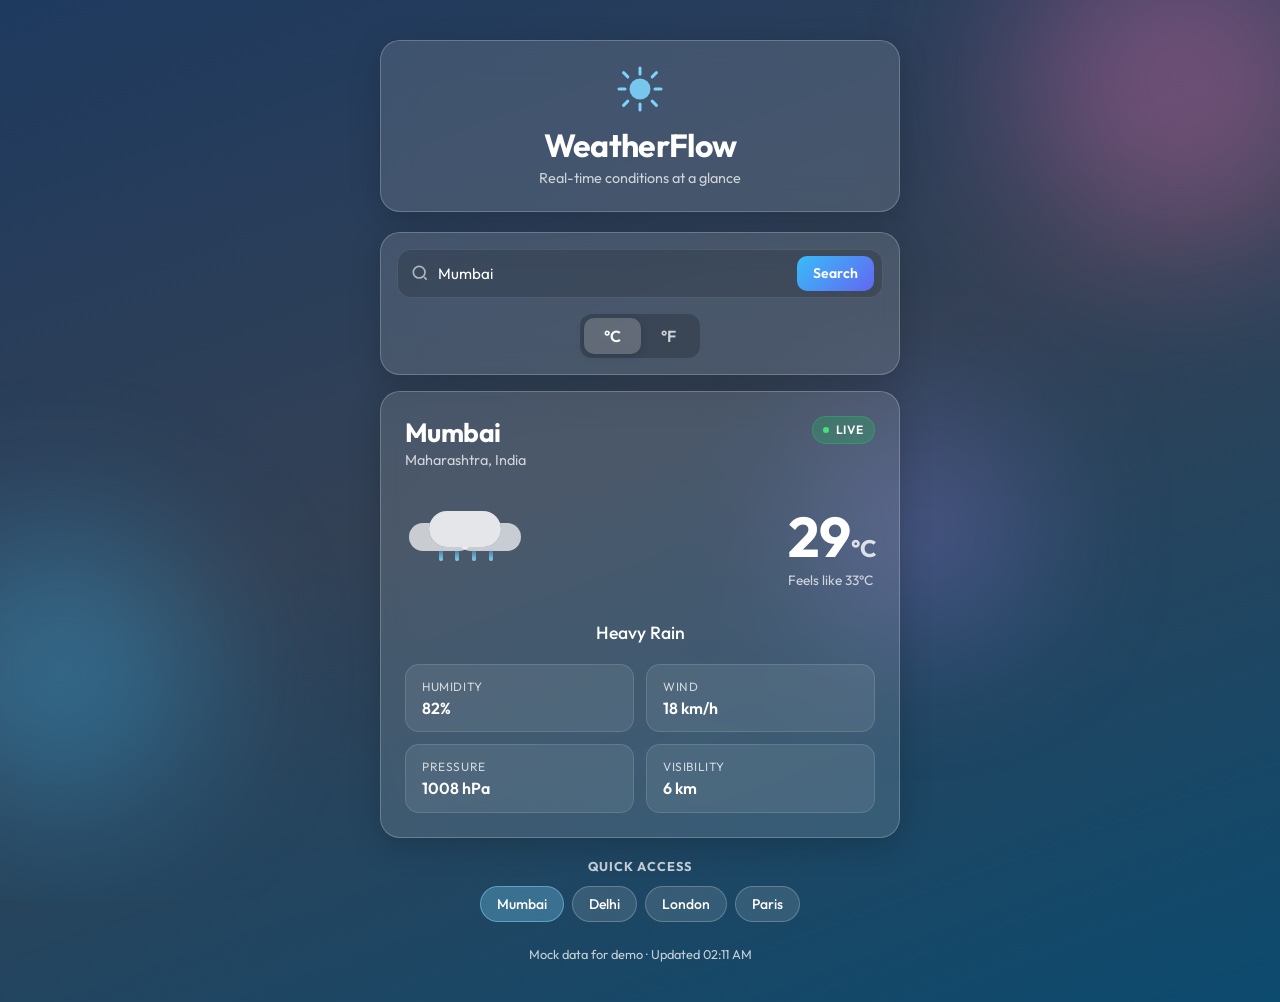
==== index.html @ 11baa361 "Add files via upload" ====
<!DOCTYPE html>
<html lang="en">
<head>
  <meta charset="UTF-8" />
  <meta name="viewport" content="width=device-width, initial-scale=1.0" />
  <title>WeatherFlow — Live Weather</title>
  <link rel="preconnect" href="https://fonts.googleapis.com" />
  <link rel="preconnect" href="https://fonts.gstatic.com" crossorigin />
  <link href="https://fonts.googleapis.com/css2?family=Outfit:wght@300;400;500;600;700&display=swap" rel="stylesheet" />
  <link rel="stylesheet" href="styles.css" />
</head>
<body>
  <div class="bg-orbs" aria-hidden="true">
    <span class="orb orb-1"></span>
    <span class="orb orb-2"></span>
    <span class="orb orb-3"></span>
  </div>

  <main class="app">
    <header class="header glass">
      <div class="logo" aria-hidden="true">
        <svg viewBox="0 0 32 32" fill="none" xmlns="http://www.w3.org/2000/svg">
          <circle cx="16" cy="16" r="7" fill="currentColor" opacity="0.9"/>
          <path d="M16 2v4M16 26v4M2 16h4M26 16h4M5.05 5.05l2.83 2.83M24.12 24.12l2.83 2.83M5.05 26.95l2.83-2.83M24.12 7.88l2.83-2.83" stroke="currentColor" stroke-width="2" stroke-linecap="round"/>
        </svg>
      </div>
      <h1>WeatherFlow</h1>
      <p class="tagline">Real-time conditions at a glance</p>
    </header>

    <section class="controls glass">
      <form class="search-form" id="searchForm" autocomplete="off">
        <label for="citySearch" class="sr-only">Search city</label>
        <div class="search-wrap">
          <svg class="search-icon" viewBox="0 0 24 24" fill="none" stroke="currentColor" stroke-width="2" aria-hidden="true">
            <circle cx="11" cy="11" r="7"/>
            <path d="M20 20l-3-3"/>
          </svg>
          <input
            type="text"
            id="citySearch"
            placeholder="Search Mumbai, Delhi, London, Paris…"
            list="citySuggestions"
          />
          <datalist id="citySuggestions">
            <option value="Mumbai"></option>
            <option value="Delhi"></option>
            <option value="London"></option>
            <option value="Paris"></option>
          </datalist>
          <button type="submit" class="btn-search">Search</button>
        </div>
      </form>

      <div class="unit-toggle" role="group" aria-label="Temperature unit">
        <button type="button" class="unit-btn active" data-unit="celsius" aria-pressed="true">°C</button>
        <button type="button" class="unit-btn" data-unit="fahrenheit" aria-pressed="false">°F</button>
      </div>
    </section>

    <div class="error-banner glass hidden" id="errorBanner" role="alert">
      <svg viewBox="0 0 24 24" fill="none" stroke="currentColor" stroke-width="2" aria-hidden="true">
        <circle cx="12" cy="12" r="10"/>
        <path d="M12 8v4M12 16h.01"/>
      </svg>
      <span id="errorMessage"></span>
      <button type="button" class="error-dismiss" id="errorDismiss" aria-label="Dismiss error">×</button>
    </div>

    <section class="weather-card glass" id="weatherCard">
      <div class="card-loading" id="cardLoading">
        <div class="loader"></div>
      </div>

      <article class="card-content hidden" id="cardContent">
        <div class="location-row">
          <div>
            <h2 class="city-name" id="cityName">—</h2>
            <p class="region" id="region">—</p>
          </div>
          <span class="live-badge">
            <span class="pulse"></span>
            Live
          </span>
        </div>

        <div class="main-display">
          <div class="icon-stage" id="iconStage" data-weather="clear">
            <!-- Animated icons injected by JS -->
          </div>
          <div class="temp-block">
            <p class="temperature" id="temperature">—</p>
            <p class="feels-like">Feels like <span id="feelsLike">—</span></p>
          </div>
        </div>

        <p class="condition-text" id="conditionText">—</p>

        <ul class="stats-grid">
          <li class="stat glass-inner">
            <span class="stat-label">Humidity</span>
            <span class="stat-value" id="humidity">—</span>
          </li>
          <li class="stat glass-inner">
            <span class="stat-label">Wind</span>
            <span class="stat-value" id="wind">—</span>
          </li>
          <li class="stat glass-inner">
            <span class="stat-label">Pressure</span>
            <span class="stat-value" id="pressure">—</span>
          </li>
          <li class="stat glass-inner">
            <span class="stat-label">Visibility</span>
            <span class="stat-value" id="visibility">—</span>
          </li>
        </ul>
      </article>
    </section>

    <section class="quick-cities">
      <h3 class="section-title">Quick access</h3>
      <div class="city-chips" id="cityChips">
        <button type="button" class="chip" data-city="Mumbai">Mumbai</button>
        <button type="button" class="chip" data-city="Delhi">Delhi</button>
        <button type="button" class="chip" data-city="London">London</button>
        <button type="button" class="chip" data-city="Paris">Paris</button>
      </div>
    </section>

    <footer class="footer">
      <p>Mock data for demo · Updated <span id="lastUpdated">—</span></p>
    </footer>
  </main>

  <script src="script.js"></script>
</body>
</html>
---- styles.css ----
/* ===== Variables & reset ===== */
:root {
  --glass-bg: rgba(255, 255, 255, 0.12);
  --glass-border: rgba(255, 255, 255, 0.22);
  --glass-shadow: 0 8px 32px rgba(0, 0, 0, 0.18);
  --text-primary: #ffffff;
  --text-secondary: rgba(255, 255, 255, 0.75);
  --accent: #7dd3fc;
  --radius: 20px;
  --transition: 0.45s cubic-bezier(0.4, 0, 0.2, 1);
  font-family: "Outfit", system-ui, sans-serif;
}

*,
*::before,
*::after {
  box-sizing: border-box;
  margin: 0;
  padding: 0;
}

html {
  scroll-behavior: smooth;
}

body {
  min-height: 100vh;
  color: var(--text-primary);
  background: linear-gradient(135deg, #1e3a5f 0%, #2d1b4e 50%, #0f172a 100%);
  background-attachment: fixed;
  transition: background var(--transition);
  overflow-x: hidden;
}

body[data-theme="clear"] {
  background: linear-gradient(135deg, #f59e0b 0%, #ec4899 40%, #6366f1 100%);
}

body[data-theme="rain"] {
  background: linear-gradient(160deg, #1e3a5f 0%, #334155 45%, #0c4a6e 100%);
}

body[data-theme="snow"] {
  background: linear-gradient(160deg, #94a3b8 0%, #cbd5e1 35%, #64748b 100%);
}

body[data-theme="thunder"] {
  background: linear-gradient(160deg, #1e1b4b 0%, #312e81 40%, #0f172a 100%);
}

body[data-theme="cloudy"] {
  background: linear-gradient(135deg, #475569 0%, #64748b 50%, #334155 100%);
}

.sr-only {
  position: absolute;
  width: 1px;
  height: 1px;
  padding: 0;
  margin: -1px;
  overflow: hidden;
  clip: rect(0, 0, 0, 0);
  white-space: nowrap;
  border: 0;
}

/* ===== Background orbs ===== */
.bg-orbs {
  position: fixed;
  inset: 0;
  pointer-events: none;
  z-index: 0;
  overflow: hidden;
}

.orb {
  position: absolute;
  border-radius: 50%;
  filter: blur(80px);
  opacity: 0.35;
  animation: float 12s ease-in-out infinite;
}

.orb-1 {
  width: 320px;
  height: 320px;
  background: #f472b6;
  top: -80px;
  right: -60px;
}

.orb-2 {
  width: 280px;
  height: 280px;
  background: #38bdf8;
  bottom: 10%;
  left: -80px;
  animation-delay: -4s;
}

.orb-3 {
  width: 200px;
  height: 200px;
  background: #a78bfa;
  bottom: 30%;
  right: 20%;
  animation-delay: -8s;
}

@keyframes float {
  0%, 100% { transform: translate(0, 0) scale(1); }
  50% { transform: translate(20px, -30px) scale(1.05); }
}

/* ===== Layout ===== */
.app {
  position: relative;
  z-index: 1;
  max-width: 520px;
  margin: 0 auto;
  padding: 1.5rem 1.25rem 2.5rem;
  animation: fadeIn 0.8s ease-out;
}

@keyframes fadeIn {
  from { opacity: 0; transform: translateY(16px); }
  to { opacity: 1; transform: translateY(0); }
}

/* ===== Glass ===== */
.glass {
  background: var(--glass-bg);
  backdrop-filter: blur(16px);
  -webkit-backdrop-filter: blur(16px);
  border: 1px solid var(--glass-border);
  border-radius: var(--radius);
  box-shadow: var(--glass-shadow);
}

.glass-inner {
  background: rgba(255, 255, 255, 0.08);
  border: 1px solid rgba(255, 255, 255, 0.12);
  border-radius: 14px;
}

/* ===== Header ===== */
.header {
  text-align: center;
  padding: 1.5rem 1.25rem;
  margin-bottom: 1.25rem;
}

.logo {
  width: 48px;
  height: 48px;
  margin: 0 auto 0.75rem;
  color: var(--accent);
  animation: spinSlow 20s linear infinite;
}

.logo svg {
  width: 100%;
  height: 100%;
}

@keyframes spinSlow {
  from { transform: rotate(0deg); }
  to { transform: rotate(360deg); }
}

.header h1 {
  font-size: 1.75rem;
  font-weight: 700;
  letter-spacing: -0.02em;
}

.tagline {
  font-size: 0.9rem;
  color: var(--text-secondary);
  margin-top: 0.25rem;
}

/* ===== Controls ===== */
.controls {
  padding: 1rem;
  margin-bottom: 1rem;
  display: flex;
  flex-direction: column;
  gap: 1rem;
}

.search-form {
  width: 100%;
}

.search-wrap {
  display: flex;
  align-items: center;
  gap: 0.5rem;
  background: rgba(0, 0, 0, 0.15);
  border-radius: 14px;
  padding: 0.35rem 0.5rem 0.35rem 0.75rem;
  border: 1px solid rgba(255, 255, 255, 0.1);
  transition: border-color var(--transition), box-shadow var(--transition);
}

.search-wrap:focus-within {
  border-color: rgba(125, 211, 252, 0.5);
  box-shadow: 0 0 0 3px rgba(125, 211, 252, 0.15);
}

.search-icon {
  width: 20px;
  height: 20px;
  flex-shrink: 0;
  opacity: 0.6;
}

.search-wrap input {
  flex: 1;
  min-width: 0;
  background: transparent;
  border: none;
  color: inherit;
  font: inherit;
  font-size: 0.95rem;
  outline: none;
}

.search-wrap input::placeholder {
  color: rgba(255, 255, 255, 0.45);
}

.btn-search {
  padding: 0.55rem 1rem;
  border: none;
  border-radius: 10px;
  background: linear-gradient(135deg, #38bdf8, #6366f1);
  color: #fff;
  font: inherit;
  font-weight: 600;
  font-size: 0.875rem;
  cursor: pointer;
  transition: transform 0.2s, box-shadow 0.2s;
}

.btn-search:hover {
  transform: translateY(-1px);
  box-shadow: 0 4px 16px rgba(99, 102, 241, 0.4);
}

.btn-search:active {
  transform: translateY(0);
}

.unit-toggle {
  display: flex;
  justify-content: center;
  gap: 0;
  background: rgba(0, 0, 0, 0.2);
  border-radius: 12px;
  padding: 4px;
  width: fit-content;
  margin: 0 auto;
}

.unit-btn {
  padding: 0.5rem 1.25rem;
  border: none;
  background: transparent;
  color: var(--text-secondary);
  font: inherit;
  font-weight: 600;
  border-radius: 10px;
  cursor: pointer;
  transition: all var(--transition);
}

.unit-btn.active {
  background: rgba(255, 255, 255, 0.2);
  color: var(--text-primary);
  box-shadow: 0 2px 8px rgba(0, 0, 0, 0.15);
}

/* ===== Error banner ===== */
.error-banner {
  display: flex;
  align-items: center;
  gap: 0.75rem;
  padding: 0.85rem 1rem;
  margin-bottom: 1rem;
  border-color: rgba(248, 113, 113, 0.4);
  background: rgba(248, 113, 113, 0.15);
  animation: shake 0.4s ease;
}

.error-banner.hidden {
  display: none;
}

.error-banner svg {
  width: 22px;
  height: 22px;
  flex-shrink: 0;
  color: #fca5a5;
}

.error-banner span {
  flex: 1;
  font-size: 0.9rem;
}

.error-dismiss {
  background: none;
  border: none;
  color: inherit;
  font-size: 1.5rem;
  line-height: 1;
  cursor: pointer;
  opacity: 0.7;
  padding: 0 0.25rem;
}

.error-dismiss:hover {
  opacity: 1;
}

@keyframes shake {
  0%, 100% { transform: translateX(0); }
  25% { transform: translateX(-6px); }
  75% { transform: translateX(6px); }
}

/* ===== Weather card ===== */
.weather-card {
  padding: 1.5rem;
  margin-bottom: 1.25rem;
  min-height: 380px;
  position: relative;
  transition: transform var(--transition), opacity var(--transition);
}

.weather-card.updating {
  opacity: 0.85;
  transform: scale(0.98);
}

.card-loading {
  position: absolute;
  inset: 0;
  display: flex;
  align-items: center;
  justify-content: center;
}

.card-loading.hidden {
  display: none;
}

.loader {
  width: 44px;
  height: 44px;
  border: 3px solid rgba(255, 255, 255, 0.2);
  border-top-color: var(--accent);
  border-radius: 50%;
  animation: spin 0.8s linear infinite;
}

@keyframes spin {
  to { transform: rotate(360deg); }
}

.card-content.hidden {
  visibility: hidden;
  opacity: 0;
}

.card-content {
  animation: cardReveal 0.5s ease-out;
}

@keyframes cardReveal {
  from { opacity: 0; transform: translateY(12px); }
  to { opacity: 1; transform: translateY(0); }
}

.location-row {
  display: flex;
  justify-content: space-between;
  align-items: flex-start;
  margin-bottom: 1.25rem;
}

.city-name {
  font-size: 1.65rem;
  font-weight: 700;
  letter-spacing: -0.02em;
}

.region {
  font-size: 0.9rem;
  color: var(--text-secondary);
  margin-top: 0.15rem;
}

.live-badge {
  display: flex;
  align-items: center;
  gap: 0.4rem;
  font-size: 0.75rem;
  font-weight: 600;
  text-transform: uppercase;
  letter-spacing: 0.06em;
  padding: 0.35rem 0.65rem;
  background: rgba(34, 197, 94, 0.25);
  border-radius: 999px;
  border: 1px solid rgba(34, 197, 94, 0.4);
}

.pulse {
  width: 6px;
  height: 6px;
  background: #4ade80;
  border-radius: 50%;
  animation: pulse 1.5s ease-in-out infinite;
}

@keyframes pulse {
  0%, 100% { opacity: 1; transform: scale(1); }
  50% { opacity: 0.5; transform: scale(1.3); }
}

.main-display {
  display: flex;
  align-items: center;
  justify-content: space-between;
  gap: 1rem;
  margin-bottom: 0.75rem;
}

.icon-stage {
  width: 120px;
  height: 120px;
  flex-shrink: 0;
  position: relative;
}

.temperature {
  font-size: 3.5rem;
  font-weight: 700;
  line-height: 1;
  letter-spacing: -0.03em;
}

.temp-unit {
  font-size: 1.5rem;
  opacity: 0.8;
  margin-left: 0.1em;
}

.feels-like {
  font-size: 0.85rem;
  color: var(--text-secondary);
  margin-top: 0.35rem;
}

.condition-text {
  font-size: 1.1rem;
  font-weight: 500;
  text-align: center;
  margin-bottom: 1.25rem;
  text-transform: capitalize;
}

.stats-grid {
  list-style: none;
  display: grid;
  grid-template-columns: repeat(2, 1fr);
  gap: 0.75rem;
}

.stat {
  padding: 0.85rem 1rem;
  transition: transform 0.2s;
}

.stat:hover {
  transform: translateY(-2px);
}

.stat-label {
  display: block;
  font-size: 0.75rem;
  text-transform: uppercase;
  letter-spacing: 0.05em;
  color: var(--text-secondary);
  margin-bottom: 0.25rem;
}

.stat-value {
  font-size: 1rem;
  font-weight: 600;
}

/* ===== Animated weather icons ===== */
.weather-icon {
  width: 100%;
  height: 100%;
  position: relative;
}

/* Sun */
.icon-sun .sun-core {
  position: absolute;
  top: 50%;
  left: 50%;
  width: 44px;
  height: 44px;
  margin: -22px 0 0 -22px;
  background: linear-gradient(135deg, #fde047, #f59e0b);
  border-radius: 50%;
  box-shadow: 0 0 40px rgba(251, 191, 36, 0.6);
  animation: sunPulse 2s ease-in-out infinite;
}

.icon-sun .ray {
  position: absolute;
  top: 50%;
  left: 50%;
  width: 4px;
  height: 18px;
  margin-left: -2px;
  margin-top: -52px;
  background: #fde047;
  border-radius: 2px;
  transform-origin: 2px 52px;
  animation: rayRotate 8s linear infinite;
}

@keyframes sunPulse {
  0%, 100% { transform: scale(1); box-shadow: 0 0 40px rgba(251, 191, 36, 0.6); }
  50% { transform: scale(1.05); box-shadow: 0 0 55px rgba(251, 191, 36, 0.8); }
}

@keyframes rayRotate {
  from { transform: rotate(0deg); }
  to { transform: rotate(360deg); }
}

/* Rain */
.icon-rain .cloud {
  position: absolute;
  top: 18%;
  left: 50%;
  transform: translateX(-50%);
  width: 72px;
  height: 36px;
  background: rgba(255, 255, 255, 0.85);
  border-radius: 36px;
  box-shadow: -24px 8px 0 -4px rgba(255, 255, 255, 0.7), 24px 8px 0 -4px rgba(255, 255, 255, 0.7);
  animation: cloudBob 3s ease-in-out infinite;
}

.icon-rain .drop {
  position: absolute;
  width: 4px;
  height: 14px;
  background: linear-gradient(to bottom, transparent, #7dd3fc);
  border-radius: 0 0 4px 4px;
  top: 48%;
  animation: rainFall 0.8s linear infinite;
}

.icon-rain .drop:nth-child(2) { left: 28%; animation-delay: 0.1s; }
.icon-rain .drop:nth-child(3) { left: 42%; animation-delay: 0.25s; }
.icon-rain .drop:nth-child(4) { left: 56%; animation-delay: 0.05s; }
.icon-rain .drop:nth-child(5) { left: 70%; animation-delay: 0.35s; }

@keyframes cloudBob {
  0%, 100% { transform: translateX(-50%) translateY(0); }
  50% { transform: translateX(-50%) translateY(-4px); }
}

@keyframes rainFall {
  0% { opacity: 0; transform: translateY(0); }
  20% { opacity: 1; }
  100% { opacity: 0; transform: translateY(36px); }
}

/* Snow */
.icon-snow .cloud {
  position: absolute;
  top: 12%;
  left: 50%;
  transform: translateX(-50%);
  width: 68px;
  height: 32px;
  background: rgba(255, 255, 255, 0.9);
  border-radius: 32px;
  box-shadow: -20px 6px 0 -4px rgba(255, 255, 255, 0.75);
}

.icon-snow .flake {
  position: absolute;
  width: 8px;
  height: 8px;
  background: #fff;
  border-radius: 50%;
  top: 45%;
  opacity: 0.9;
  animation: snowDrift 2.5s ease-in-out infinite;
}

.icon-snow .flake:nth-child(2) { left: 22%; animation-delay: 0.3s; width: 6px; height: 6px; }
.icon-snow .flake:nth-child(3) { left: 40%; animation-delay: 0.6s; }
.icon-snow .flake:nth-child(4) { left: 58%; animation-delay: 0.1s; width: 10px; height: 10px; }
.icon-snow .flake:nth-child(5) { left: 74%; animation-delay: 0.8s; width: 5px; height: 5px; }

@keyframes snowDrift {
  0% { opacity: 0; transform: translateY(0) translateX(0); }
  30% { opacity: 1; }
  100% { opacity: 0; transform: translateY(50px) translateX(8px); }
}

/* Thunder */
.icon-thunder .cloud {
  position: absolute;
  top: 15%;
  left: 50%;
  transform: translateX(-50%);
  width: 76px;
  height: 38px;
  background: #475569;
  border-radius: 38px;
  box-shadow: -26px 10px 0 -6px #64748b, 26px 10px 0 -6px #64748b;
}

.icon-thunder .bolt {
  position: absolute;
  top: 42%;
  left: 50%;
  transform: translateX(-50%);
  width: 0;
  height: 0;
  border-left: 14px solid transparent;
  border-right: 14px solid transparent;
  border-top: 28px solid #fbbf24;
  filter: drop-shadow(0 0 12px rgba(251, 191, 36, 0.8));
  animation: boltFlash 2s ease-in-out infinite;
}

.icon-thunder .bolt::after {
  content: "";
  position: absolute;
  top: 18px;
  left: -10px;
  border-left: 10px solid transparent;
  border-right: 10px solid transparent;
  border-bottom: 22px solid #fbbf24;
}

@keyframes boltFlash {
  0%, 88%, 100% { opacity: 0.3; }
  90%, 94% { opacity: 1; }
  92% { opacity: 0.5; }
}

.icon-rain.cloudy-only .drop {
  display: none;
}

/* ===== Quick cities ===== */
.quick-cities {
  margin-bottom: 1.5rem;
}

.section-title {
  font-size: 0.8rem;
  text-transform: uppercase;
  letter-spacing: 0.08em;
  color: var(--text-secondary);
  margin-bottom: 0.75rem;
  text-align: center;
}

.city-chips {
  display: flex;
  flex-wrap: wrap;
  gap: 0.5rem;
  justify-content: center;
}

.chip {
  padding: 0.5rem 1rem;
  border: 1px solid var(--glass-border);
  border-radius: 999px;
  background: var(--glass-bg);
  backdrop-filter: blur(8px);
  color: inherit;
  font: inherit;
  font-size: 0.875rem;
  font-weight: 500;
  cursor: pointer;
  transition: all var(--transition);
}

.chip:hover {
  background: rgba(255, 255, 255, 0.2);
  transform: translateY(-2px);
}

.chip.active {
  background: rgba(125, 211, 252, 0.3);
  border-color: rgba(125, 211, 252, 0.5);
}

/* ===== Footer ===== */
.footer {
  text-align: center;
  font-size: 0.8rem;
  color: var(--text-secondary);
}

/* ===== Responsive ===== */
@media (max-width: 400px) {
  .main-display {
    flex-direction: column;
    text-align: center;
  }

  .temperature {
    font-size: 2.75rem;
  }

  .icon-stage {
    width: 100px;
    height: 100px;
  }

  .search-wrap {
    flex-wrap: wrap;
  }

  .btn-search {
    width: 100%;
  }
}

@media (min-width: 600px) {
  .app {
    max-width: 560px;
    padding-top: 2.5rem;
  }

  .header h1 {
    font-size: 2rem;
  }
}
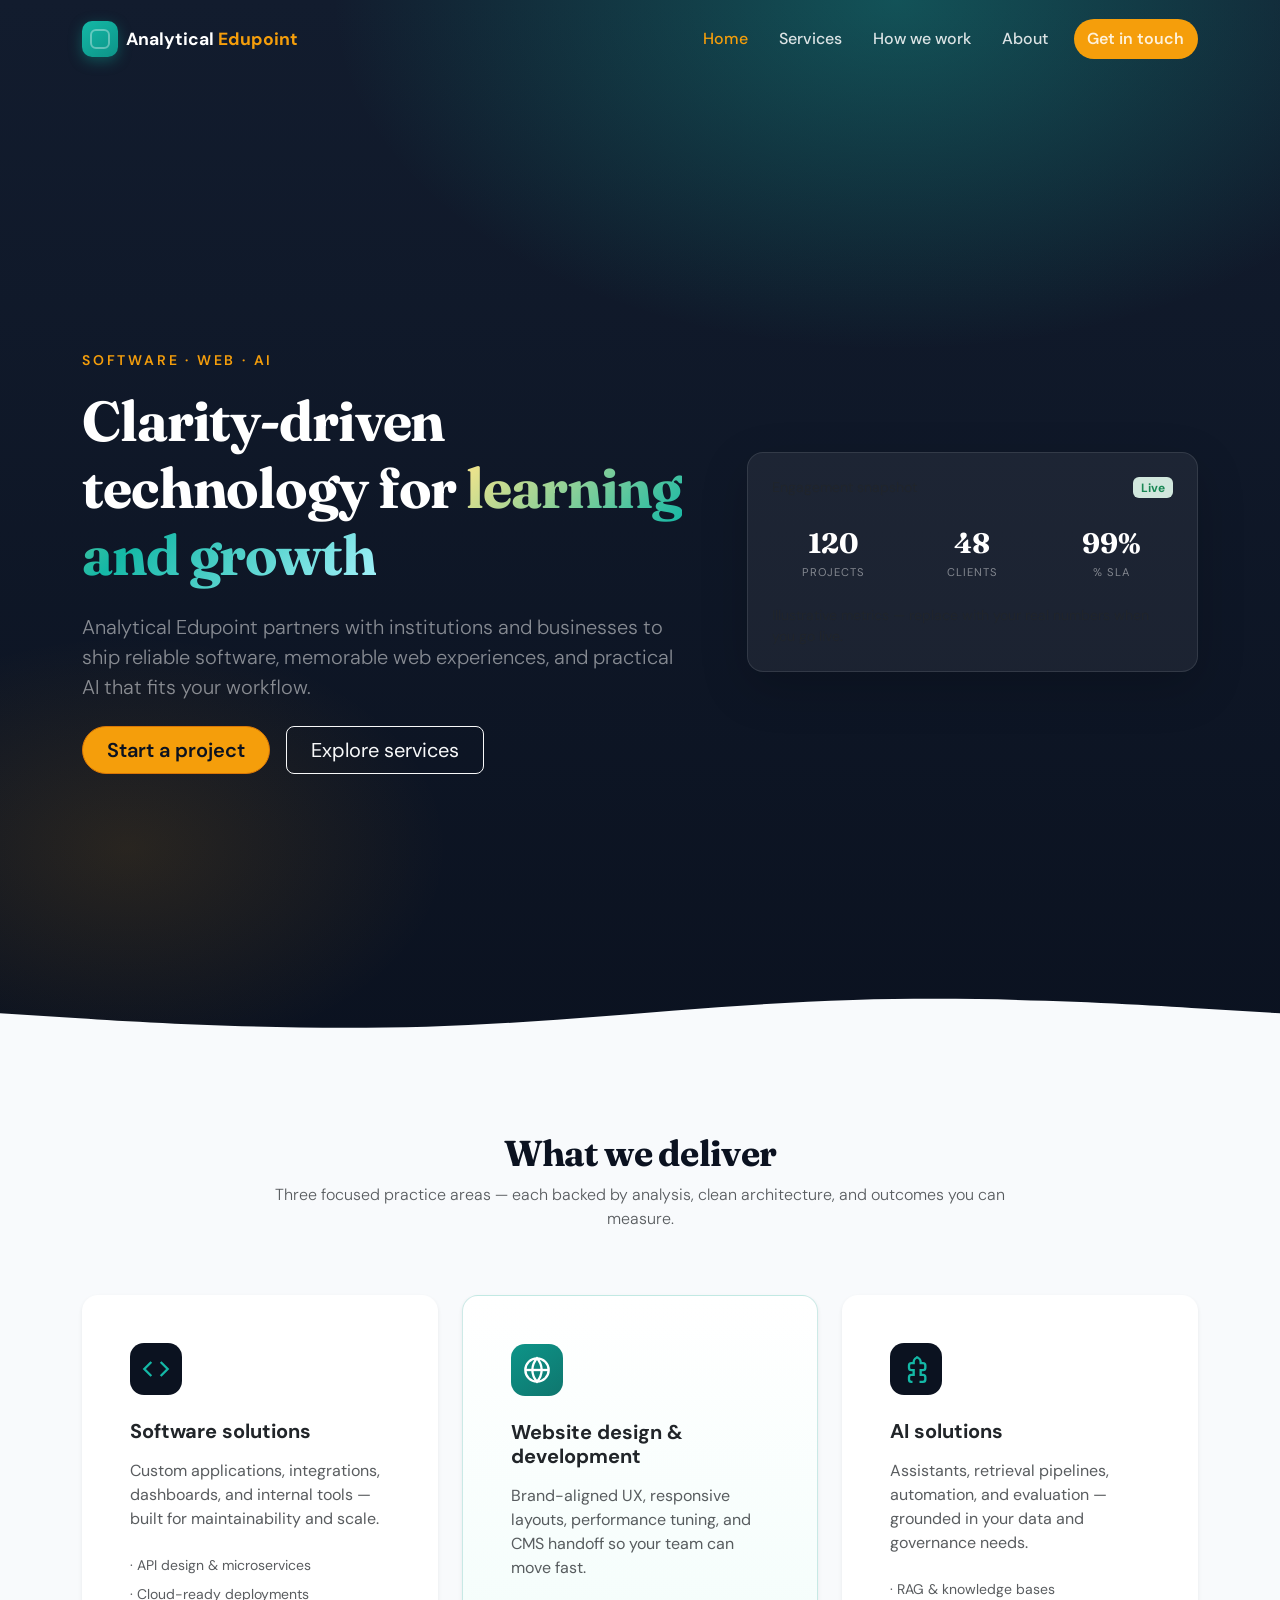
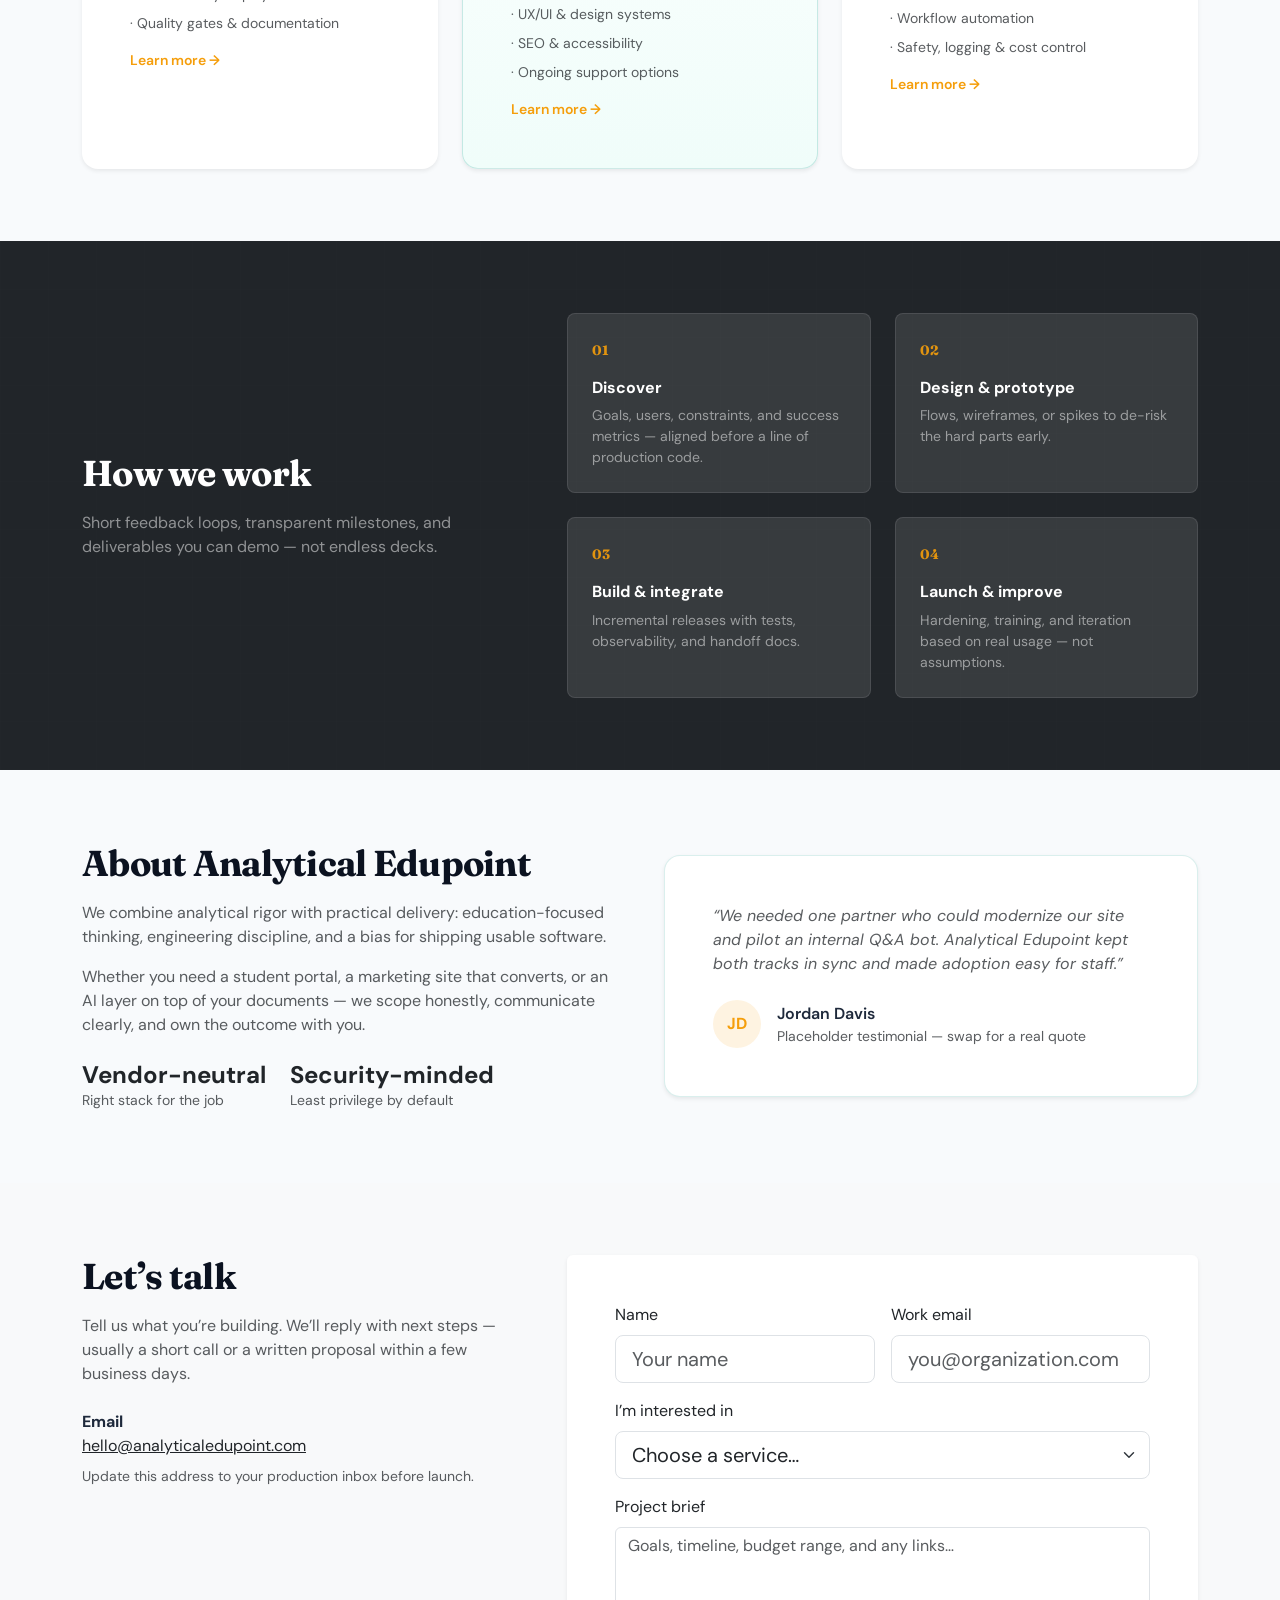
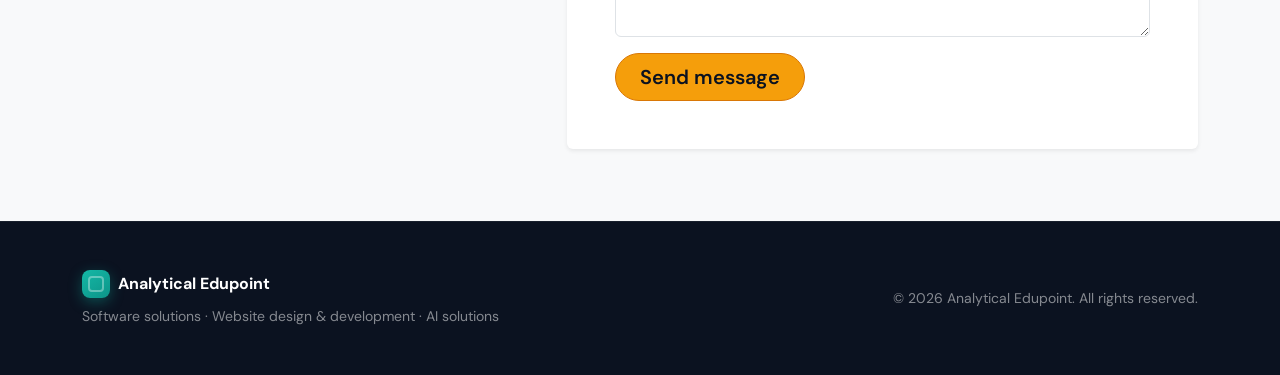
==== commit 784b56b6: "Add files via upload" ====
--- a/index.html
+++ b/index.html
@@ -1,137 +1,300 @@
 <!DOCTYPE html>
 <html lang="en">
 <head>
-  <meta charset="UTF-8" />
-  <meta name="viewport" content="width=device-width, initial-scale=1.0" />
-  <title>WeatherFlow — Live Weather</title>
-  <link rel="preconnect" href="https://fonts.googleapis.com" />
-  <link rel="preconnect" href="https://fonts.gstatic.com" crossorigin />
-  <link href="https://fonts.googleapis.com/css2?family=Outfit:wght@300;400;500;600;700&display=swap" rel="stylesheet" />
-  <link rel="stylesheet" href="styles.css" />
+  <meta charset="UTF-8">
+  <meta name="viewport" content="width=device-width, initial-scale=1.0">
+  <meta name="description" content="Analytical Edupoint — software solutions, website design & development, and AI solutions for education and business.">
+  <title>Analytical Edupoint | Software, Web & AI Solutions</title>
+  <link rel="preconnect" href="https://fonts.googleapis.com">
+  <link rel="preconnect" href="https://fonts.gstatic.com" crossorigin>
+  <link href="https://fonts.googleapis.com/css2?family=DM+Sans:ital,opsz,wght@0,9..40,400;0,9..40,500;0,9..40,600;0,9..40,700;1,9..40,400&family=Fraunces:ital,opsz,wght@0,9..144,600;0,9..144,700;1,9..144,600&display=swap" rel="stylesheet">
+  <link href="https://cdn.jsdelivr.net/npm/bootstrap@5.3.3/dist/css/bootstrap.min.css" rel="stylesheet" integrity="sha384-QWTKZyjpPEjISv5WaRU9OFeRpok6YctnYmDr5pNlyT2bRjXh0JMhjY6hW+ALEwIH" crossorigin="anonymous">
+  <link rel="stylesheet" href="css/style.css">
 </head>
 <body>
-  <div class="bg-orbs" aria-hidden="true">
-    <span class="orb orb-1"></span>
-    <span class="orb orb-2"></span>
-    <span class="orb orb-3"></span>
-  </div>
-
-  <main class="app">
-    <header class="header glass">
-      <div class="logo" aria-hidden="true">
-        <svg viewBox="0 0 32 32" fill="none" xmlns="http://www.w3.org/2000/svg">
-          <circle cx="16" cy="16" r="7" fill="currentColor" opacity="0.9"/>
-          <path d="M16 2v4M16 26v4M2 16h4M26 16h4M5.05 5.05l2.83 2.83M24.12 24.12l2.83 2.83M5.05 26.95l2.83-2.83M24.12 7.88l2.83-2.83" stroke="currentColor" stroke-width="2" stroke-linecap="round"/>
-        </svg>
-      </div>
-      <h1>WeatherFlow</h1>
-      <p class="tagline">Real-time conditions at a glance</p>
-    </header>
-
-    <section class="controls glass">
-      <form class="search-form" id="searchForm" autocomplete="off">
-        <label for="citySearch" class="sr-only">Search city</label>
-        <div class="search-wrap">
-          <svg class="search-icon" viewBox="0 0 24 24" fill="none" stroke="currentColor" stroke-width="2" aria-hidden="true">
-            <circle cx="11" cy="11" r="7"/>
-            <path d="M20 20l-3-3"/>
-          </svg>
-          <input
-            type="text"
-            id="citySearch"
-            placeholder="Search Mumbai, Delhi, London, Paris…"
-            list="citySuggestions"
-          />
-          <datalist id="citySuggestions">
-            <option value="Mumbai"></option>
-            <option value="Delhi"></option>
-            <option value="London"></option>
-            <option value="Paris"></option>
-          </datalist>
-          <button type="submit" class="btn-search">Search</button>
-        </div>
-      </form>
-
-      <div class="unit-toggle" role="group" aria-label="Temperature unit">
-        <button type="button" class="unit-btn active" data-unit="celsius" aria-pressed="true">°C</button>
-        <button type="button" class="unit-btn" data-unit="fahrenheit" aria-pressed="false">°F</button>
+  <nav id="mainNav" class="navbar navbar-expand-lg navbar-dark fixed-top py-3">
+    <div class="container">
+      <a class="navbar-brand fw-bold d-flex align-items-center gap-2" href="#home">
+        <span class="brand-mark" aria-hidden="true"></span>
+        <span>Analytical <span class="text-accent">Edupoint</span></span>
+      </a>
+      <button class="navbar-toggler border-0 shadow-none" type="button" data-bs-toggle="collapse" data-bs-target="#navCollapse" aria-controls="navCollapse" aria-expanded="false" aria-label="Toggle navigation">
+        <span class="navbar-toggler-icon"></span>
+      </button>
+      <div class="collapse navbar-collapse" id="navCollapse">
+        <ul class="navbar-nav ms-auto mb-2 mb-lg-0 align-items-lg-center gap-lg-1">
+          <li class="nav-item"><a class="nav-link" href="#home">Home</a></li>
+          <li class="nav-item"><a class="nav-link" href="services.html">Services</a></li>
+          <li class="nav-item"><a class="nav-link" href="#process">How we work</a></li>
+          <li class="nav-item"><a class="nav-link" href="#about">About</a></li>
+          <li class="nav-item"><a class="nav-link btn-nav-cta ms-lg-2" href="#contact">Get in touch</a></li>
+        </ul>
+      </div>
+    </div>
+  </nav>
+
+  <header id="home" class="hero position-relative overflow-hidden">
+    <div class="hero-bg" aria-hidden="true"></div>
+    <div class="container position-relative py-5">
+      <div class="row align-items-center min-vh-100 py-5">
+        <div class="col-lg-7">
+          <p class="text-uppercase letter-spacing text-accent fw-semibold small mb-3 fade-in">Software · Web · AI</p>
+          <h1 class="display-4 fw-bold text-white mb-4 fade-in delay-1">Clarity-driven technology for <span class="text-gradient">learning and growth</span></h1>
+          <p class="lead text-white-50 mb-4 pe-lg-5 fade-in delay-2">Analytical Edupoint partners with institutions and businesses to ship reliable software, memorable web experiences, and practical AI that fits your workflow.</p>
+          <div class="d-flex flex-wrap gap-3 fade-in delay-3">
+            <a href="#contact" class="btn btn-accent btn-lg px-4">Start a project</a>
+            <a href="services.html" class="btn btn-outline-light btn-lg px-4">Explore services</a>
+          </div>
+        </div>
+        <div class="col-lg-5 mt-5 mt-lg-0">
+          <div class="hero-panel p-4 rounded-4 shadow-lg fade-in delay-2">
+            <div class="d-flex justify-content-between align-items-center mb-4">
+              <span class="text-muted small">Engagement snapshot</span>
+              <span class="badge bg-success-subtle text-success">Live</span>
+            </div>
+            <div class="row g-3 text-center mb-4">
+              <div class="col-4">
+                <div class="stat-value" data-count="120">0</div>
+                <div class="stat-label">Projects</div>
+              </div>
+              <div class="col-4">
+                <div class="stat-value" data-count="48">0</div>
+                <div class="stat-label">Clients</div>
+              </div>
+              <div class="col-4">
+                <div class="stat-value" data-count="99">0</div>
+                <div class="stat-label">% SLA</div>
+              </div>
+            </div>
+            <p class="small text-muted mb-0">Illustrative metrics — replace with your real numbers when you go live.</p>
+          </div>
+        </div>
+      </div>
+    </div>
+    <div class="hero-wave" aria-hidden="true">
+      <svg viewBox="0 0 1440 120" preserveAspectRatio="none" xmlns="http://www.w3.org/2000/svg"><path fill="var(--ae-surface)" d="M0,64L80,69.3C160,75,320,85,480,80C640,75,800,53,960,48C1120,43,1280,53,1360,58.7L1440,64L1440,120L1360,120C1280,120,1120,120,960,120C800,120,640,120,480,120C320,120,160,120,80,120L0,120Z"/></svg>
+    </div>
+  </header>
+
+  <main>
+    <section id="services" class="py-5 section-surface">
+      <div class="container py-lg-4">
+        <div class="row justify-content-center text-center mb-5">
+          <div class="col-lg-8">
+            <h2 class="section-title">What we deliver</h2>
+            <p class="text-muted lead fs-6">Three focused practice areas — each backed by analysis, clean architecture, and outcomes you can measure.</p>
+          </div>
+        </div>
+        <div class="row g-4">
+          <div class="col-md-4">
+            <article class="card service-card h-100 border-0 shadow-sm position-relative">
+              <div class="card-body p-4 p-lg-5">
+                <div class="icon-wrap mb-4" data-icon="code">
+                  <svg width="28" height="28" viewBox="0 0 24 24" fill="none" stroke="currentColor" stroke-width="2" aria-hidden="true"><polyline points="16 18 22 12 16 6"/><polyline points="8 6 2 12 8 18"/></svg>
+                </div>
+                <h3 class="h5 fw-bold mb-3">Software solutions</h3>
+                <p class="text-muted mb-4">Custom applications, integrations, dashboards, and internal tools — built for maintainability and scale.</p>
+                <ul class="list-unstyled small text-muted mb-3">
+                  <li class="mb-2">· API design &amp; microservices</li>
+                  <li class="mb-2">· Cloud-ready deployments</li>
+                  <li>· Quality gates &amp; documentation</li>
+                </ul>
+                <p class="mb-0 small fw-semibold text-accent stretched-ignore">Learn more <span aria-hidden="true">→</span></p>
+                <a href="services.html#software" class="stretched-link" aria-label="Software solutions — full service details"></a>
+              </div>
+            </article>
+          </div>
+          <div class="col-md-4">
+            <article class="card service-card h-100 border-0 shadow-sm service-card-featured position-relative">
+              <div class="card-body p-4 p-lg-5">
+                <div class="icon-wrap mb-4" data-icon="web">
+                  <svg width="28" height="28" viewBox="0 0 24 24" fill="none" stroke="currentColor" stroke-width="2" aria-hidden="true"><circle cx="12" cy="12" r="10"/><line x1="2" y1="12" x2="22" y2="12"/><path d="M12 2a15.3 15.3 0 0 1 4 10 15.3 15.3 0 0 1-4 10 15.3 15.3 0 0 1-4-10 15.3 15.3 0 0 1 4-10z"/></svg>
+                </div>
+                <h3 class="h5 fw-bold mb-3">Website design &amp; development</h3>
+                <p class="text-muted mb-4">Brand-aligned UX, responsive layouts, performance tuning, and CMS handoff so your team can move fast.</p>
+                <ul class="list-unstyled small text-muted mb-3">
+                  <li class="mb-2">· UX/UI &amp; design systems</li>
+                  <li class="mb-2">· SEO &amp; accessibility</li>
+                  <li>· Ongoing support options</li>
+                </ul>
+                <p class="mb-0 small fw-semibold text-accent stretched-ignore">Learn more <span aria-hidden="true">→</span></p>
+                <a href="services.html#web" class="stretched-link" aria-label="Website design and development — full service details"></a>
+              </div>
+            </article>
+          </div>
+          <div class="col-md-4">
+            <article class="card service-card h-100 border-0 shadow-sm position-relative">
+              <div class="card-body p-4 p-lg-5">
+                <div class="icon-wrap mb-4" data-icon="ai">
+                  <svg width="28" height="28" viewBox="0 0 24 24" fill="none" stroke="currentColor" stroke-width="2" aria-hidden="true"><path d="M12 2a4 4 0 0 1 4 4v1h2a2 2 0 0 1 2 2v2a2 2 0 0 1-2 2h-2v4h2a2 2 0 0 1 2 2v2a2 2 0 0 1-2 2h-2v1a4 4 0 0 1-8 0v-1H8a2 2 0 0 1-2-2v-2a2 2 0 0 1 2-2h2v-4H8a2 2 0 0 1-2-2V9a2 2 0 0 1 2-2h2V6a4 4 0 0 1 4-4z"/></svg>
+                </div>
+                <h3 class="h5 fw-bold mb-3">AI solutions</h3>
+                <p class="text-muted mb-4">Assistants, retrieval pipelines, automation, and evaluation — grounded in your data and governance needs.</p>
+                <ul class="list-unstyled small text-muted mb-3">
+                  <li class="mb-2">· RAG &amp; knowledge bases</li>
+                  <li class="mb-2">· Workflow automation</li>
+                  <li>· Safety, logging &amp; cost control</li>
+                </ul>
+                <p class="mb-0 small fw-semibold text-accent stretched-ignore">Learn more <span aria-hidden="true">→</span></p>
+                <a href="services.html#ai" class="stretched-link" aria-label="AI solutions — full service details"></a>
+              </div>
+            </article>
+          </div>
+        </div>
       </div>
     </section>
 
-    <div class="error-banner glass hidden" id="errorBanner" role="alert">
-      <svg viewBox="0 0 24 24" fill="none" stroke="currentColor" stroke-width="2" aria-hidden="true">
-        <circle cx="12" cy="12" r="10"/>
-        <path d="M12 8v4M12 16h.01"/>
-      </svg>
-      <span id="errorMessage"></span>
-      <button type="button" class="error-dismiss" id="errorDismiss" aria-label="Dismiss error">×</button>
+    <section id="process" class="py-5 bg-dark text-white position-relative overflow-hidden">
+      <div class="process-grid" aria-hidden="true"></div>
+      <div class="container py-lg-4 position-relative">
+        <div class="row align-items-center g-5">
+          <div class="col-lg-5">
+            <h2 class="section-title text-white mb-3">How we work</h2>
+            <p class="text-white-50 mb-0">Short feedback loops, transparent milestones, and deliverables you can demo — not endless decks.</p>
+          </div>
+          <div class="col-lg-7">
+            <div class="row g-4">
+              <div class="col-sm-6">
+                <div class="process-step p-4 rounded-3 bg-white bg-opacity-10 border border-white border-opacity-10">
+                  <span class="step-num">01</span>
+                  <h3 class="h6 fw-bold mt-3">Discover</h3>
+                  <p class="small text-white-50 mb-0">Goals, users, constraints, and success metrics — aligned before a line of production code.</p>
+                </div>
+              </div>
+              <div class="col-sm-6">
+                <div class="process-step p-4 rounded-3 bg-white bg-opacity-10 border border-white border-opacity-10">
+                  <span class="step-num">02</span>
+                  <h3 class="h6 fw-bold mt-3">Design &amp; prototype</h3>
+                  <p class="small text-white-50 mb-0">Flows, wireframes, or spikes to de-risk the hard parts early.</p>
+                </div>
+              </div>
+              <div class="col-sm-6">
+                <div class="process-step p-4 rounded-3 bg-white bg-opacity-10 border border-white border-opacity-10">
+                  <span class="step-num">03</span>
+                  <h3 class="h6 fw-bold mt-3">Build &amp; integrate</h3>
+                  <p class="small text-white-50 mb-0">Incremental releases with tests, observability, and handoff docs.</p>
+                </div>
+              </div>
+              <div class="col-sm-6">
+                <div class="process-step p-4 rounded-3 bg-white bg-opacity-10 border border-white border-opacity-10">
+                  <span class="step-num">04</span>
+                  <h3 class="h6 fw-bold mt-3">Launch &amp; improve</h3>
+                  <p class="small text-white-50 mb-0">Hardening, training, and iteration based on real usage — not assumptions.</p>
+                </div>
+              </div>
+            </div>
+          </div>
+        </div>
+      </div>
+    </section>
+
+    <section id="about" class="py-5 section-surface">
+      <div class="container py-lg-4">
+        <div class="row g-5 align-items-center">
+          <div class="col-lg-6">
+            <h2 class="section-title mb-3">About Analytical Edupoint</h2>
+            <p class="text-muted">We combine analytical rigor with practical delivery: education-focused thinking, engineering discipline, and a bias for shipping usable software.</p>
+            <p class="text-muted">Whether you need a student portal, a marketing site that converts, or an AI layer on top of your documents — we scope honestly, communicate clearly, and own the outcome with you.</p>
+            <div class="d-flex flex-wrap gap-4 mt-4">
+              <div>
+                <div class="h4 fw-bold text-dark mb-0">Vendor-neutral</div>
+                <div class="small text-muted">Right stack for the job</div>
+              </div>
+              <div>
+                <div class="h4 fw-bold text-dark mb-0">Security-minded</div>
+                <div class="small text-muted">Least privilege by default</div>
+              </div>
+            </div>
+          </div>
+          <div class="col-lg-6">
+            <div class="about-card p-4 p-lg-5 rounded-4 border shadow-sm bg-white">
+              <blockquote class="mb-0">
+                <p class="fst-italic text-muted mb-4">“We needed one partner who could modernize our site and pilot an internal Q&amp;A bot. Analytical Edupoint kept both tracks in sync and made adoption easy for staff.”</p>
+                <footer class="d-flex align-items-center gap-3">
+                  <div class="avatar rounded-circle bg-accent-subtle text-accent fw-bold d-flex align-items-center justify-content-center" style="width:48px;height:48px;">JD</div>
+                  <div>
+                    <div class="fw-semibold">Jordan Davis</div>
+                    <div class="small text-muted">Placeholder testimonial — swap for a real quote</div>
+                  </div>
+                </footer>
+              </blockquote>
+            </div>
+          </div>
+        </div>
+      </div>
+    </section>
+
+    <section id="contact" class="py-5 bg-light">
+      <div class="container py-lg-4">
+        <div class="row g-5">
+          <div class="col-lg-5">
+            <h2 class="section-title mb-3">Let’s talk</h2>
+            <p class="text-muted mb-4">Tell us what you’re building. We’ll reply with next steps — usually a short call or a written proposal within a few business days.</p>
+            <div class="contact-meta">
+              <p class="mb-2"><strong>Email</strong><br><a href="mailto:hello@analyticaledupoint.com" class="link-dark">hello@analyticaledupoint.com</a></p>
+              <p class="mb-0 small text-muted">Update this address to your production inbox before launch.</p>
+            </div>
+          </div>
+          <div class="col-lg-7">
+            <form id="contactForm" class="card border-0 shadow-sm p-4 p-lg-5" novalidate>
+              <div class="row g-3">
+                <div class="col-md-6">
+                  <label for="name" class="form-label">Name</label>
+                  <input type="text" class="form-control form-control-lg" id="name" name="name" required minlength="2" placeholder="Your name">
+                  <div class="invalid-feedback">Please enter your name.</div>
+                </div>
+                <div class="col-md-6">
+                  <label for="email" class="form-label">Work email</label>
+                  <input type="email" class="form-control form-control-lg" id="email" name="email" required placeholder="you@organization.com">
+                  <div class="invalid-feedback">Please enter a valid email.</div>
+                </div>
+                <div class="col-12">
+                  <label for="service" class="form-label">I’m interested in</label>
+                  <select class="form-select form-select-lg" id="service" name="service" required>
+                    <option value="" selected disabled>Choose a service…</option>
+                    <option value="software">Software solutions</option>
+                    <option value="web">Website design &amp; development</option>
+                    <option value="ai">AI solutions</option>
+                    <option value="multiple">Multiple / not sure yet</option>
+                  </select>
+                  <div class="invalid-feedback">Please select an option.</div>
+                </div>
+                <div class="col-12">
+                  <label for="message" class="form-label">Project brief</label>
+                  <textarea class="form-control" id="message" name="message" rows="4" required minlength="20" placeholder="Goals, timeline, budget range, and any links…"></textarea>
+                  <div class="invalid-feedback">Please share at least a few sentences (20+ characters).</div>
+                </div>
+                <div class="col-12 d-flex align-items-center gap-3 flex-wrap">
+                  <button type="submit" class="btn btn-accent btn-lg px-4" id="submitBtn">Send message</button>
+                  <span id="formStatus" class="small text-muted" role="status" aria-live="polite"></span>
+                </div>
+              </div>
+            </form>
+          </div>
+        </div>
+      </div>
+    </section>
+  </main>
+
+  <footer class="footer py-5 text-white">
+    <div class="container">
+      <div class="row g-4 align-items-center">
+        <div class="col-md-6">
+          <div class="d-flex align-items-center gap-2 mb-2">
+            <span class="brand-mark brand-mark-sm" aria-hidden="true"></span>
+            <span class="fw-bold">Analytical Edupoint</span>
+          </div>
+          <p class="small text-white-50 mb-0">Software solutions · Website design &amp; development · AI solutions</p>
+        </div>
+        <div class="col-md-6 text-md-end">
+          <p class="small text-white-50 mb-0">&copy; <span id="year"></span> Analytical Edupoint. All rights reserved.</p>
+        </div>
+      </div>
     </div>
-
-    <section class="weather-card glass" id="weatherCard">
-      <div class="card-loading" id="cardLoading">
-        <div class="loader"></div>
-      </div>
-
-      <article class="card-content hidden" id="cardContent">
-        <div class="location-row">
-          <div>
-            <h2 class="city-name" id="cityName">—</h2>
-            <p class="region" id="region">—</p>
-          </div>
-          <span class="live-badge">
-            <span class="pulse"></span>
-            Live
-          </span>
-        </div>
-
-        <div class="main-display">
-          <div class="icon-stage" id="iconStage" data-weather="clear">
-            <!-- Animated icons injected by JS -->
-          </div>
-          <div class="temp-block">
-            <p class="temperature" id="temperature">—</p>
-            <p class="feels-like">Feels like <span id="feelsLike">—</span></p>
-          </div>
-        </div>
-
-        <p class="condition-text" id="conditionText">—</p>
-
-        <ul class="stats-grid">
-          <li class="stat glass-inner">
-            <span class="stat-label">Humidity</span>
-            <span class="stat-value" id="humidity">—</span>
-          </li>
-          <li class="stat glass-inner">
-            <span class="stat-label">Wind</span>
-            <span class="stat-value" id="wind">—</span>
-          </li>
-          <li class="stat glass-inner">
-            <span class="stat-label">Pressure</span>
-            <span class="stat-value" id="pressure">—</span>
-          </li>
-          <li class="stat glass-inner">
-            <span class="stat-label">Visibility</span>
-            <span class="stat-value" id="visibility">—</span>
-          </li>
-        </ul>
-      </article>
-    </section>
-
-    <section class="quick-cities">
-      <h3 class="section-title">Quick access</h3>
-      <div class="city-chips" id="cityChips">
-        <button type="button" class="chip" data-city="Mumbai">Mumbai</button>
-        <button type="button" class="chip" data-city="Delhi">Delhi</button>
-        <button type="button" class="chip" data-city="London">London</button>
-        <button type="button" class="chip" data-city="Paris">Paris</button>
-      </div>
-    </section>
-
-    <footer class="footer">
-      <p>Mock data for demo · Updated <span id="lastUpdated">—</span></p>
-    </footer>
-  </main>
-
-  <script src="script.js"></script>
+  </footer>
+
+  <script src="https://code.jquery.com/jquery-3.7.1.min.js" integrity="sha256-/JqT3SQfawRcv/BIHPThkBvs0OEvtFFmqPF/lYI/Cxo=" crossorigin="anonymous"></script>
+  <script src="https://cdn.jsdelivr.net/npm/bootstrap@5.3.3/dist/js/bootstrap.bundle.min.js" integrity="sha384-YvpcrYf0tY3lHB60NNkmXc5s9fDVZLESaAA55NDzOxhy9GkcIdslK1eN7N6jIeHz" crossorigin="anonymous"></script>
+  <script src="js/main.js"></script>
 </body>
 </html>
--- a/css/style.css
+++ b/css/style.css
@@ -0,0 +1,374 @@
+/* Analytical Edupoint — custom theme */
+:root {
+  --ae-navy: #0b1220;
+  --ae-navy-mid: #121c2e;
+  --ae-teal: #0d9488;
+  --ae-teal-light: #14b8a6;
+  --ae-amber: #f59e0b;
+  --ae-amber-dark: #d97706;
+  --ae-surface: #f8fafc;
+  --ae-accent: var(--ae-amber);
+  --ae-accent-subtle: rgba(245, 158, 11, 0.12);
+  font-size: 16px;
+}
+
+html {
+  scroll-behavior: smooth;
+}
+
+body {
+  font-family: "DM Sans", system-ui, -apple-system, sans-serif;
+  color: #1e293b;
+  background: var(--ae-surface);
+}
+
+h1, h2, .section-title {
+  font-family: "Fraunces", Georgia, serif;
+  letter-spacing: -0.02em;
+}
+
+.section-title {
+  font-size: clamp(1.75rem, 4vw, 2.25rem);
+  font-weight: 700;
+  color: var(--ae-navy);
+}
+
+.text-accent {
+  color: var(--ae-accent) !important;
+}
+
+.bg-accent-subtle {
+  background: var(--ae-accent-subtle) !important;
+}
+
+.text-gradient {
+  background: linear-gradient(135deg, #fde68a 0%, var(--ae-teal-light) 50%, #a5f3fc 100%);
+  -webkit-background-clip: text;
+  background-clip: text;
+  -webkit-text-fill-color: transparent;
+}
+
+.letter-spacing {
+  letter-spacing: 0.2em;
+}
+
+/* Navbar */
+.navbar {
+  background: transparent;
+  transition: background 0.35s ease, box-shadow 0.35s ease, padding 0.25s ease;
+}
+
+.navbar.scrolled {
+  background: rgba(11, 18, 32, 0.92) !important;
+  backdrop-filter: blur(12px);
+  box-shadow: 0 8px 32px rgba(0, 0, 0, 0.25);
+  padding-top: 0.65rem !important;
+  padding-bottom: 0.65rem !important;
+}
+
+.navbar-brand {
+  font-size: 1.1rem;
+}
+
+.brand-mark {
+  width: 36px;
+  height: 36px;
+  border-radius: 10px;
+  background: linear-gradient(145deg, var(--ae-teal-light), var(--ae-teal));
+  box-shadow: 0 4px 14px rgba(13, 148, 136, 0.45);
+  position: relative;
+}
+
+.brand-mark::after {
+  content: "";
+  position: absolute;
+  inset: 8px;
+  border: 2px solid rgba(255, 255, 255, 0.35);
+  border-radius: 6px;
+}
+
+.brand-mark-sm {
+  width: 28px;
+  height: 28px;
+  border-radius: 8px;
+}
+
+.brand-mark-sm::after {
+  inset: 6px;
+  border-radius: 4px;
+}
+
+.navbar .nav-link {
+  color: rgba(255, 255, 255, 0.85) !important;
+  font-weight: 500;
+  padding: 0.5rem 0.85rem !important;
+  border-radius: 0.5rem;
+  transition: color 0.2s, background 0.2s;
+}
+
+.navbar .nav-link:hover,
+.navbar .nav-link:focus {
+  color: #fff !important;
+  background: rgba(255, 255, 255, 0.06);
+}
+
+.navbar .nav-link.active {
+  color: var(--ae-accent) !important;
+}
+
+.btn-nav-cta {
+  background: var(--ae-accent) !important;
+  color: var(--ae-navy) !important;
+  border-radius: 999px !important;
+  padding: 0.45rem 1.15rem !important;
+  font-weight: 600 !important;
+}
+
+.btn-nav-cta:hover {
+  background: #fbbf24 !important;
+  color: var(--ae-navy) !important;
+}
+
+/* Inner pages (services) */
+.navbar-inner {
+  background: rgba(11, 18, 32, 0.94) !important;
+  backdrop-filter: blur(12px);
+  box-shadow: 0 4px 24px rgba(0, 0, 0, 0.12);
+}
+
+.page-hero {
+  background: var(--ae-navy);
+  padding-top: 5.5rem;
+}
+
+.services-jump-wrap {
+  position: sticky;
+  top: 4.35rem;
+  z-index: 1010;
+  background: rgba(248, 250, 252, 0.94);
+  backdrop-filter: blur(10px);
+  border-bottom: 1px solid rgba(15, 23, 42, 0.08);
+}
+
+.services-jump-link.nav-link {
+  color: var(--ae-navy);
+  font-weight: 600;
+  border-radius: 999px;
+  padding: 0.45rem 1.15rem;
+  border: 1px solid rgba(15, 23, 42, 0.12);
+}
+
+.services-jump-link.nav-link:hover,
+.services-jump-link.nav-link:focus {
+  background: #fff;
+  border-color: var(--ae-teal);
+  color: var(--ae-navy);
+}
+
+.service-detail[id] {
+  scroll-margin-top: 7.5rem;
+}
+
+.icon-wrap-web {
+  background: linear-gradient(145deg, var(--ae-teal), #0f766e);
+  color: #fff;
+}
+
+.stretched-ignore {
+  position: relative;
+  z-index: 2;
+}
+
+/* Hero */
+.hero {
+  background: var(--ae-navy);
+  padding-top: 4rem;
+}
+
+.hero-bg {
+  position: absolute;
+  inset: 0;
+  background:
+    radial-gradient(ellipse 80% 60% at 70% 0%, rgba(20, 184, 166, 0.35), transparent 55%),
+    radial-gradient(ellipse 50% 40% at 10% 80%, rgba(245, 158, 11, 0.12), transparent 50%),
+    linear-gradient(180deg, var(--ae-navy-mid), var(--ae-navy));
+  pointer-events: none;
+}
+
+.hero-wave {
+  position: absolute;
+  bottom: 0;
+  left: 0;
+  width: 100%;
+  line-height: 0;
+}
+
+.hero-wave svg {
+  display: block;
+  width: 100%;
+  height: 72px;
+}
+
+@media (min-width: 992px) {
+  .hero-wave svg {
+    height: 100px;
+  }
+}
+
+.hero-panel {
+  background: rgba(255, 255, 255, 0.06);
+  border: 1px solid rgba(255, 255, 255, 0.1);
+  color: #e2e8f0;
+}
+
+.stat-value {
+  font-family: "Fraunces", Georgia, serif;
+  font-size: 1.75rem;
+  font-weight: 700;
+  color: #fff;
+}
+
+.stat-label {
+  font-size: 0.7rem;
+  text-transform: uppercase;
+  letter-spacing: 0.08em;
+  color: rgba(255, 255, 255, 0.45);
+}
+
+.btn-accent {
+  --bs-btn-bg: var(--ae-accent);
+  --bs-btn-border-color: var(--ae-amber-dark);
+  --bs-btn-hover-bg: #fbbf24;
+  --bs-btn-hover-border-color: var(--ae-amber-dark);
+  --bs-btn-color: var(--ae-navy);
+  --bs-btn-hover-color: var(--ae-navy);
+  --bs-btn-active-bg: #f59e0b;
+  --bs-btn-active-color: var(--ae-navy);
+  font-weight: 600;
+  border-radius: 999px;
+}
+
+/* Fade-in (initial state; JS adds .visible) */
+.fade-in {
+  opacity: 0;
+  transform: translateY(16px);
+  transition: opacity 0.6s ease, transform 0.6s ease;
+}
+
+.fade-in.visible {
+  opacity: 1;
+  transform: translateY(0);
+}
+
+.fade-in.delay-1 { transition-delay: 0.1s; }
+.fade-in.delay-2 { transition-delay: 0.2s; }
+.fade-in.delay-3 { transition-delay: 0.3s; }
+
+/* Sections */
+.section-surface {
+  background: var(--ae-surface);
+}
+
+/* Service cards */
+.service-card {
+  border-radius: 1rem !important;
+  transition: transform 0.3s ease, box-shadow 0.3s ease;
+}
+
+.service-card:hover {
+  transform: translateY(-6px);
+  box-shadow: 0 1.25rem 2.5rem rgba(11, 18, 32, 0.12) !important;
+}
+
+.service-card-featured {
+  background: linear-gradient(180deg, #fff 0%, #f0fdfa 100%);
+  border: 1px solid rgba(13, 148, 136, 0.2) !important;
+}
+
+.icon-wrap {
+  width: 52px;
+  height: 52px;
+  border-radius: 14px;
+  display: flex;
+  align-items: center;
+  justify-content: center;
+  background: var(--ae-navy);
+  color: var(--ae-teal-light);
+}
+
+.service-card-featured .icon-wrap {
+  background: linear-gradient(145deg, var(--ae-teal), #0f766e);
+  color: #fff;
+}
+
+/* Process */
+.process-grid {
+  position: absolute;
+  inset: 0;
+  opacity: 0.06;
+  background-image:
+    linear-gradient(rgba(255, 255, 255, 0.08) 1px, transparent 1px),
+    linear-gradient(90deg, rgba(255, 255, 255, 0.08) 1px, transparent 1px);
+  background-size: 48px 48px;
+}
+
+.process-step {
+  height: 100%;
+  transition: transform 0.25s ease, border-color 0.25s ease;
+}
+
+.process-step:hover {
+  transform: translateY(-4px);
+  border-color: rgba(245, 158, 11, 0.35) !important;
+}
+
+.step-num {
+  font-family: "Fraunces", Georgia, serif;
+  font-size: 0.85rem;
+  font-weight: 700;
+  color: var(--ae-accent);
+  opacity: 0.9;
+}
+
+/* About card */
+.about-card {
+  border-color: rgba(13, 148, 136, 0.15) !important;
+}
+
+/* Contact */
+.form-control:focus,
+.form-select:focus {
+  border-color: var(--ae-teal);
+  box-shadow: 0 0 0 0.2rem rgba(13, 148, 136, 0.2);
+}
+
+/* Footer */
+.footer {
+  background: var(--ae-navy);
+  border-top: 1px solid rgba(255, 255, 255, 0.06);
+}
+
+.footer a {
+  text-decoration: none;
+}
+
+.footer a:hover {
+  text-decoration: underline;
+  color: var(--ae-teal-light) !important;
+}
+
+/* Reduced motion */
+@media (prefers-reduced-motion: reduce) {
+  html {
+    scroll-behavior: auto;
+  }
+  .fade-in,
+  .service-card,
+  .process-step {
+    transition: none;
+  }
+  .fade-in {
+    opacity: 1;
+    transform: none;
+  }
+}
